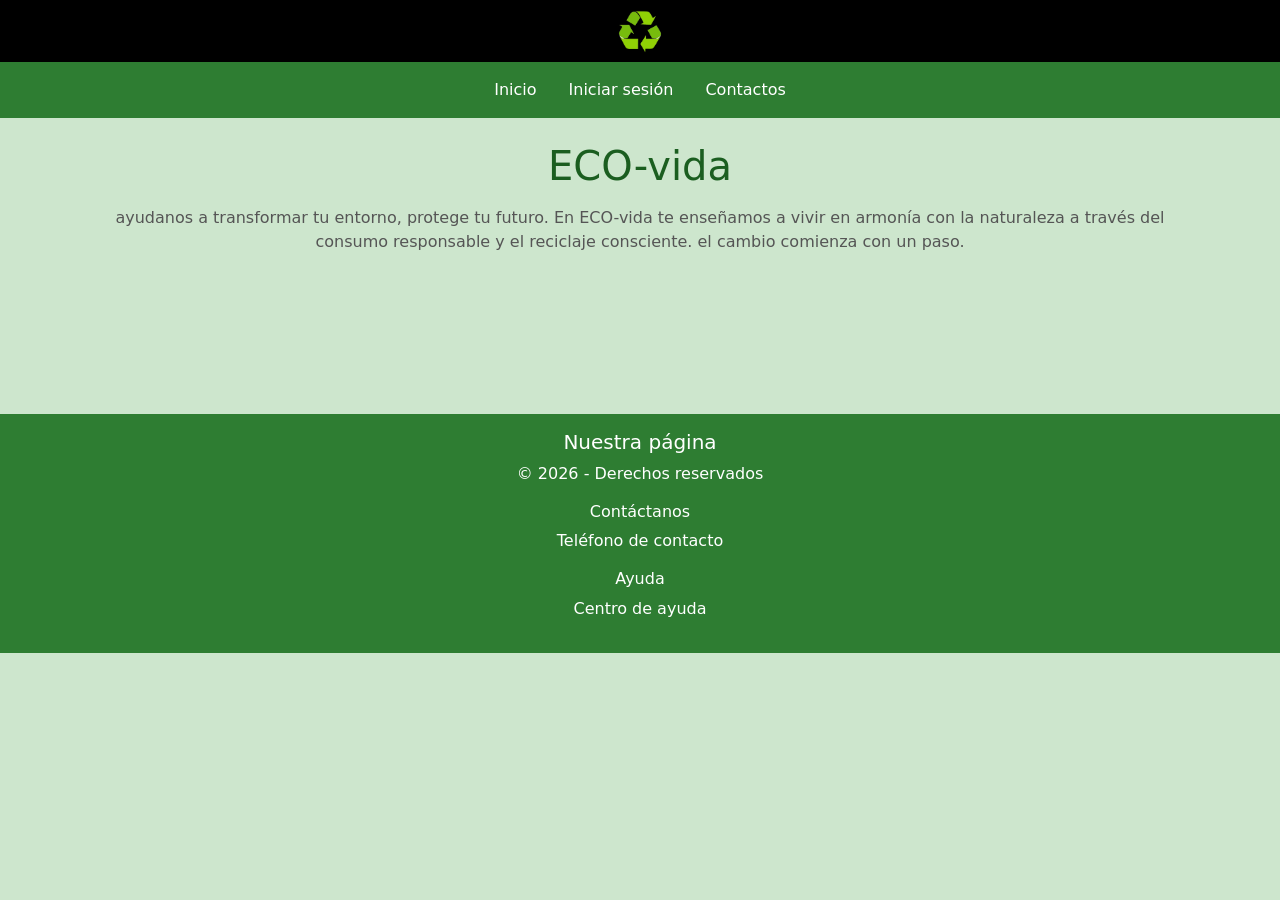
==== index.html @ 8f157126 "lineas restauradas" ====
<!DOCTYPE html>
<html lang="es">

<head>
  <meta charset="UTF-8">
  <meta name="viewport" content="width=device-width, initial-scale=1.0">
  <title>ECO-vida</title>

 
  <link href="https://cdn.jsdelivr.net/npm/bootstrap@5.3.2/dist/css/bootstrap.min.css" rel="stylesheet">
</head>

<body style="background-color: #cde6cd;">

  
  <header class="text-center p-2" style="background-color: #000;">
    <img src="./Imagenes PIA/Reciclaje-04.png" alt="reciclaje" width="50">
  </header>

 
  <nav class="p-2" style="background-color: #2e7d32;">
    <ul class="nav justify-content-center">
      
      <li class="nav-item">
        <a class="nav-link text-white" href="../index.html">Inicio</a>
      </li>
      <li class="nav-item">
        <a class="nav-link text-white" href="../paginas/iniciodesesion.html">Iniciar sesión</a>
      </li>
      <li class="nav-item">
        <a class="nav-link text-white" href="../paginas/contactos.html">Contactos</a>
      </li>
    </ul>
  </nav>

  <main class="container mt-4">

    <h1 class="text-center" style="color: #1b5e20;">ECO-vida</h1>

    <p class="text-center mt-3" style="color: #555;">
      ayudanos a transformar tu entorno, protege tu futuro. En ECO-vida te enseñamos a vivir en armonía con la
      naturaleza a través del consumo responsable y el reciclaje consciente. el cambio comienza con un paso.
    </p>

  </main>

  
   <br>
    <br> <br> <br>
  <footer class="mt-5 p-3 text-center" style="background-color: #2e7d32; color: white;">
    <h5>Nuestra página</h5>
    <p>&copy; 2026 - Derechos reservados</p>

    <h6>Contáctanos</h6>
    <p>Teléfono de contacto</p>

    <h6>Ayuda</h6>
    <p>Centro de ayuda</p>
  </footer>

</body>

</html>
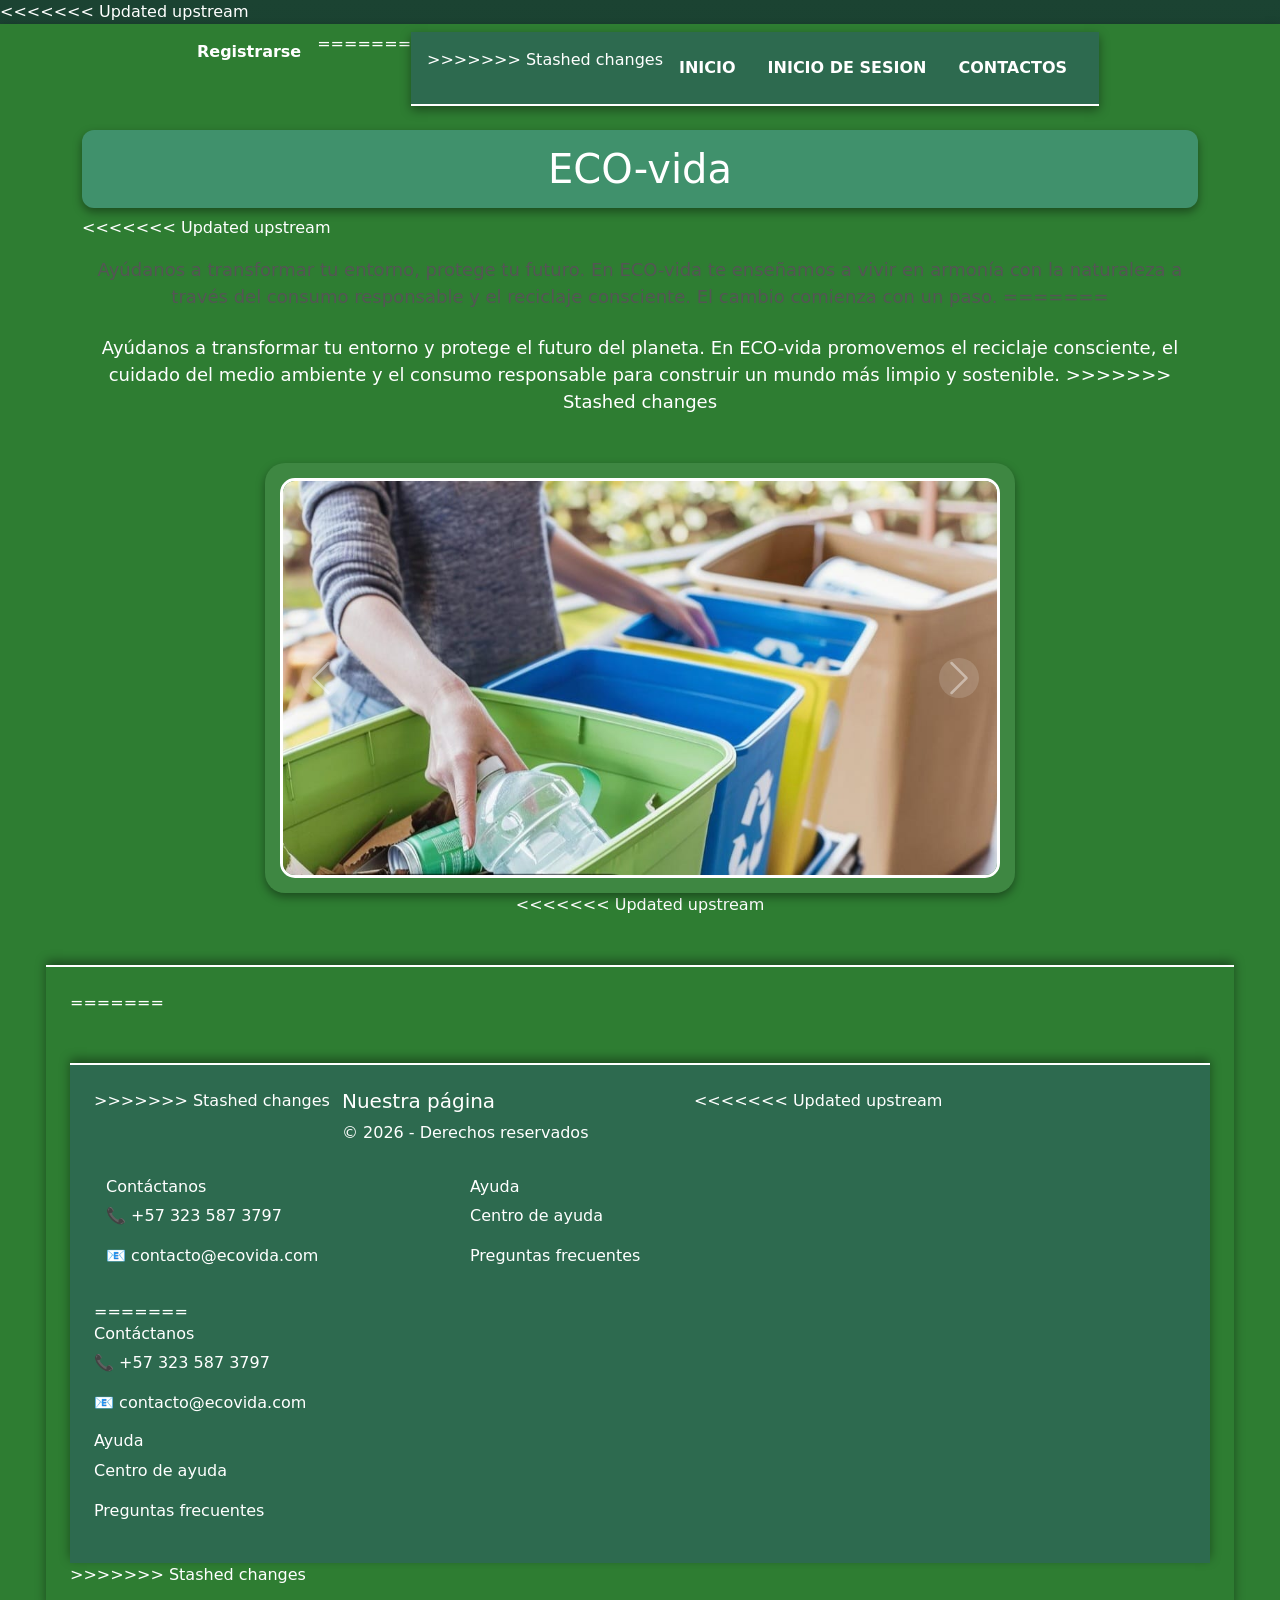
==== commit 7d3f8507: "Tabla,conocenos,index cambio" ====
--- a/index.html
+++ b/index.html
@@ -1,3 +1,4 @@
+
 <!DOCTYPE html>
 <html lang="es">
 
@@ -6,58 +7,184 @@
   <meta name="viewport" content="width=device-width, initial-scale=1.0">
   <title>ECO-vida</title>
 
- 
+  <!-- Bootstrap -->
   <link href="https://cdn.jsdelivr.net/npm/bootstrap@5.3.2/dist/css/bootstrap.min.css" rel="stylesheet">
+
+  <!-- CSS -->
+  <link rel="stylesheet" href="../style/style.css">
 </head>
 
-<body style="background-color: #cde6cd;">
+<<<<<<< Updated upstream
+<body class="d-flex flex-column min-vh-100" style="background-color: #cde6cd;">
 
-  
-  <header class="text-center p-2" style="background-color: #000;">
-    <img src="./Imagenes PIA/Reciclaje-04.png" alt="reciclaje" width="50">
-  </header>
-
- 
+  <!-- menú -->
   <nav class="p-2" style="background-color: #2e7d32;">
     <ul class="nav justify-content-center">
-      
       <li class="nav-item">
-        <a class="nav-link text-white" href="../index.html">Inicio</a>
+        <a class="nav-link text-white" href="../paginas/registrarse.html">Registrarse</a>
       </li>
+=======
+<body class="d-flex flex-column min-vh-100">
+
+  <!-- menú -->
+  <nav class="p-3">
+    <ul class="nav justify-content-center">
+
+>>>>>>> Stashed changes
       <li class="nav-item">
-        <a class="nav-link text-white" href="../paginas/iniciodesesion.html">Iniciar sesión</a>
       </li>
+
       <li class="nav-item">
-        <a class="nav-link text-white" href="../paginas/contactos.html">Contactos</a>
+        <a class="nav-link" href="../index.html">INICIO</a>
       </li>
+
+      <li class="nav-item">
+        <a class="nav-link" href="../paginas/iniciodesesion.html">INICIO DE SESION</a>
+      </li>
+
+      <li class="nav-item">
+        <a class="nav-link" href="../paginas/contactos.html">CONTACTOS</a>
+      </li>
+
     </ul>
   </nav>
 
-  <main class="container mt-4">
+  <!-- contenido -->
+  <main class="container mt-4 flex-fill">
 
-    <h1 class="text-center" style="color: #1b5e20;">ECO-vida</h1>
+    <h1 class="text-center">
+      ECO-vida
+    </h1>
 
+<<<<<<< Updated upstream
     <p class="text-center mt-3" style="color: #555;">
-      ayudanos a transformar tu entorno, protege tu futuro. En ECO-vida te enseñamos a vivir en armonía con la
-      naturaleza a través del consumo responsable y el reciclaje consciente. el cambio comienza con un paso.
+      Ayúdanos a transformar tu entorno, protege tu futuro. En ECO-vida te enseñamos a vivir en armonía con la
+      naturaleza a través del consumo responsable y el reciclaje consciente. El cambio comienza con un paso.
+=======
+    <p class="text-center mt-4">
+      Ayúdanos a transformar tu entorno y protege el futuro del planeta.
+      En ECO-vida promovemos el reciclaje consciente, el cuidado del medio ambiente
+      y el consumo responsable para construir un mundo más limpio y sostenible.
+>>>>>>> Stashed changes
     </p>
+
+    <!-- carrusel -->
+    <div class="d-flex justify-content-center mt-5">
+
+      <div id="carouselExample" class="carousel slide" style="width: 70%; max-width: 750px;">
+
+        <div class="carousel-inner">
+
+          <div class="carousel-item active">
+            <img src="./Imagenes PIA/WhatsApp Image 2026-05-13 at 1.18.45 PM.jpeg"
+              class="d-block w-100 carousel-img"
+              alt="Reciclaje 1">
+          </div>
+
+          <div class="carousel-item">
+            <img src="./Imagenes PIA/WhatsApp Image 2026-05-13 at 1.22.03 PM.jpeg"
+              class="d-block w-100 carousel-img"
+              alt="Reciclaje 2">
+          </div>
+
+          <div class="carousel-item">
+            <img src="./Imagenes PIA/WhatsApp Image 2026-05-13 at 1.28.52 PM.jpeg"
+              class="d-block w-100 carousel-img"
+              alt="Reciclaje 3">
+          </div>
+
+        </div>
+
+        <!-- botones -->
+        <button class="carousel-control-prev"
+          type="button"
+          data-bs-target="#carouselExample"
+          data-bs-slide="prev">
+
+          <span class="carousel-control-prev-icon"></span>
+
+        </button>
+
+        <button class="carousel-control-next"
+          type="button"
+          data-bs-target="#carouselExample"
+          data-bs-slide="next">
+
+          <span class="carousel-control-next-icon"></span>
+
+        </button>
+
+      </div>
+
+    </div>
 
   </main>
 
-  
-   <br>
-    <br> <br> <br>
-  <footer class="mt-5 p-3 text-center" style="background-color: #2e7d32; color: white;">
-    <h5>Nuestra página</h5>
-    <p>&copy; 2026 - Derechos reservados</p>
+<<<<<<< Updated upstream
+  <!-- footer mejorado -->
+  <footer class="mt-5 p-4 text-white" style="background-color: #2e7d32;">
+    <div class="container">
+      <div class="row text-center text-md-start">
 
-    <h6>Contáctanos</h6>
-    <p>Teléfono de contacto</p>
+        <!-- columna 1    -->
+=======
+  <!-- footer -->
+  <footer class="mt-5 p-4">
 
-    <h6>Ayuda</h6>
-    <p>Centro de ayuda</p>
+    <div class="container">
+
+      <div class="row text-center text-md-start">
+
+        <!-- columna 1 -->
+>>>>>>> Stashed changes
+        <div class="col-md-4 mb-3">
+          <h5>Nuestra página</h5>
+          <p>&copy; 2026 - Derechos reservados</p>
+        </div>
+<<<<<<< Updated upstream
+
+        <!-- columna 2 -->
+        <div class="col-md-4 mb-3">
+          <h6>Contáctanos</h6>
+          <p>📞 +57 323 587 3797</p>
+          <p>📧 contacto@ecovida.com</p>
+        </div>
+
+        <!-- columna 3 -->
+        <div class="col-md-4 mb-3">
+          <h6>Ayuda</h6>
+          <p>Centro de ayuda</p>
+          <p>Preguntas frecuentes</p>
+        </div>
+
+      </div>
+    </div>
+=======
+
+        <!-- columna 2 -->
+        <div class="col-md-4 mb-3">
+          <h6>Contáctanos</h6>
+          <p>📞 +57 323 587 3797</p>
+          <p>📧 contacto@ecovida.com</p>
+        </div>
+
+        <!-- columna 3 -->
+        <div class="col-md-4 mb-3">
+          <h6>Ayuda</h6>
+          <p>Centro de ayuda</p>
+          <p>Preguntas frecuentes</p>
+        </div>
+
+      </div>
+
+    </div>
+
+>>>>>>> Stashed changes
   </footer>
 
+  <!-- Bootstrap JS -->
+  <script src="https://cdn.jsdelivr.net/npm/bootstrap@5.3.2/dist/js/bootstrap.bundle.min.js"></script>
+
 </body>
+</html>
 
-</html>
--- a/style/style.css
+++ b/style/style.css
@@ -0,0 +1,81 @@
+/* fondo general */
+body {
+  background: linear-gradient(to bottom, #1b4332, #081c15);
+  color: #ffffff;
+}
+
+/* menú */
+nav {
+  background-color: #2d6a4f;
+  border-bottom: 2px solid #ffffff;
+  box-shadow: 0px 4px 10px rgba(0, 0, 0, 0.4);
+}
+
+/* links menú */
+.nav-link {
+  color: #ffffff !important;
+  font-weight: bold;
+  transition: 0.3s;
+}
+
+.nav-link:hover {
+  color: #d8f3dc !important;
+}
+
+/* título */
+h1 {
+  background-color: #40916c;
+  color: #ffffff;
+  padding: 15px;
+  border-radius: 12px;
+  box-shadow: 0px 4px 10px rgba(0, 0, 0, 0.4);
+}
+
+/* párrafo */
+main p {
+  color: #ffffff;
+  font-size: 18px;
+}
+
+/* carrusel */
+.carousel {
+  background-color: rgba(255, 255, 255, 0.08);
+  padding: 15px;
+  border-radius: 20px;
+  box-shadow: 0px 4px 10px rgba(0, 0, 0, 0.4);
+  transition: 0.3s;
+}
+
+.carousel:hover {
+  background-color: rgba(255, 255, 255, 0.15);
+}
+
+/* imágenes */
+.carousel-img {
+  height: 400px;
+  object-fit: cover;
+  border-radius: 15px;
+  border: 3px solid #ffffff;
+}
+
+/* botones carrusel */
+.carousel-control-prev-icon,
+.carousel-control-next-icon {
+  background-color: rgba(255, 255, 255, 0.3);
+  border-radius: 50%;
+  padding: 20px;
+}
+
+/* footer */
+footer {
+  background-color: #2d6a4f;
+  border-top: 2px solid #ffffff;
+  box-shadow: 0px -4px 10px rgba(0, 0, 0, 0.4);
+}
+
+/* textos footer */
+footer h5,
+footer h6,
+footer p {
+  color: #ffffff;
+}
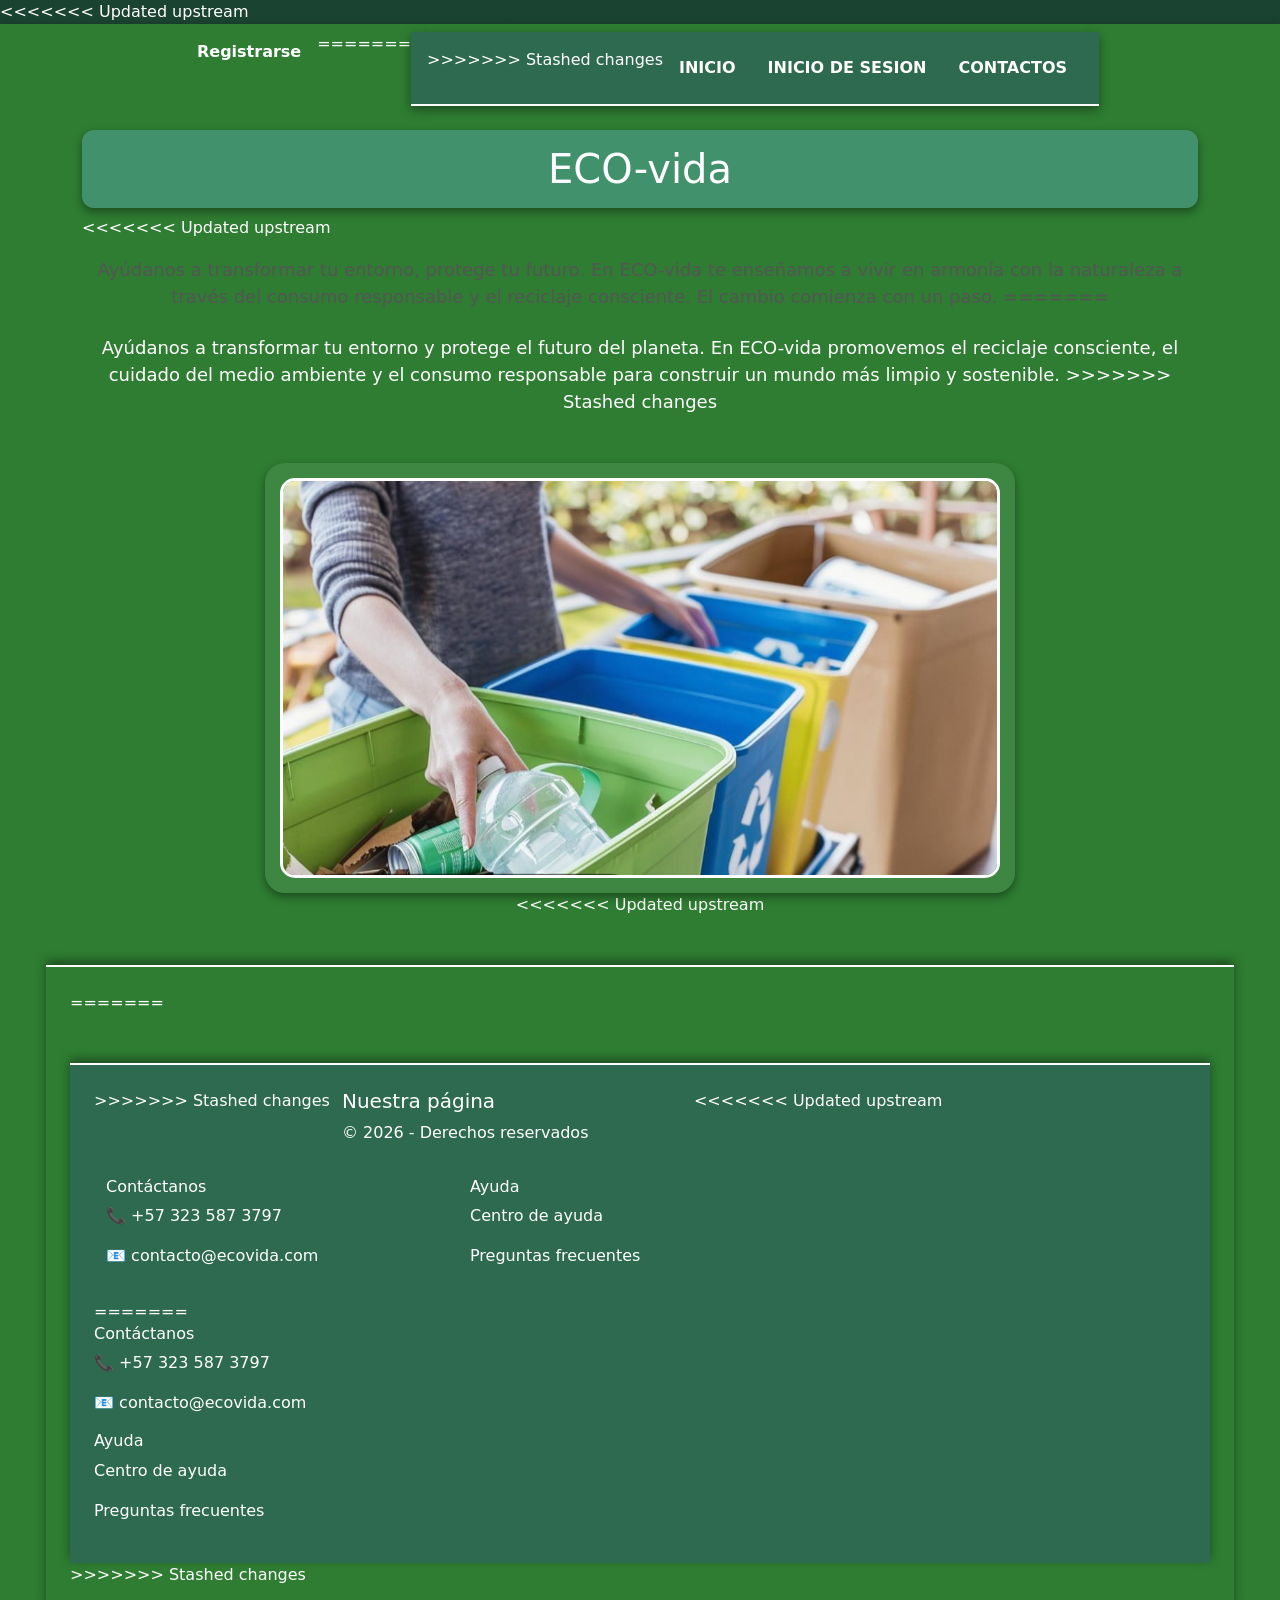
==== commit 2cfb567b: "eliminacion de div" ====
--- a/index.html
+++ b/index.html
@@ -49,7 +49,6 @@
     </ul>
   </nav>
 
-  <!-- contenido -->
   <main class="container mt-4 flex-fill">
 
     <h1 class="text-center">
@@ -68,7 +67,6 @@
 >>>>>>> Stashed changes
     </p>
 
-    <!-- carrusel -->
     <div class="d-flex justify-content-center mt-5">
 
       <div id="carouselExample" class="carousel slide" style="width: 70%; max-width: 750px;">
@@ -91,11 +89,7 @@
             <img src="./Imagenes PIA/WhatsApp Image 2026-05-13 at 1.28.52 PM.jpeg"
               class="d-block w-100 carousel-img"
               alt="Reciclaje 3">
-          </div>
 
-        </div>
-
-        <!-- botones -->
         <button class="carousel-control-prev"
           type="button"
           data-bs-target="#carouselExample"
@@ -113,10 +107,6 @@
           <span class="carousel-control-next-icon"></span>
 
         </button>
-
-      </div>
-
-    </div>
 
   </main>
 
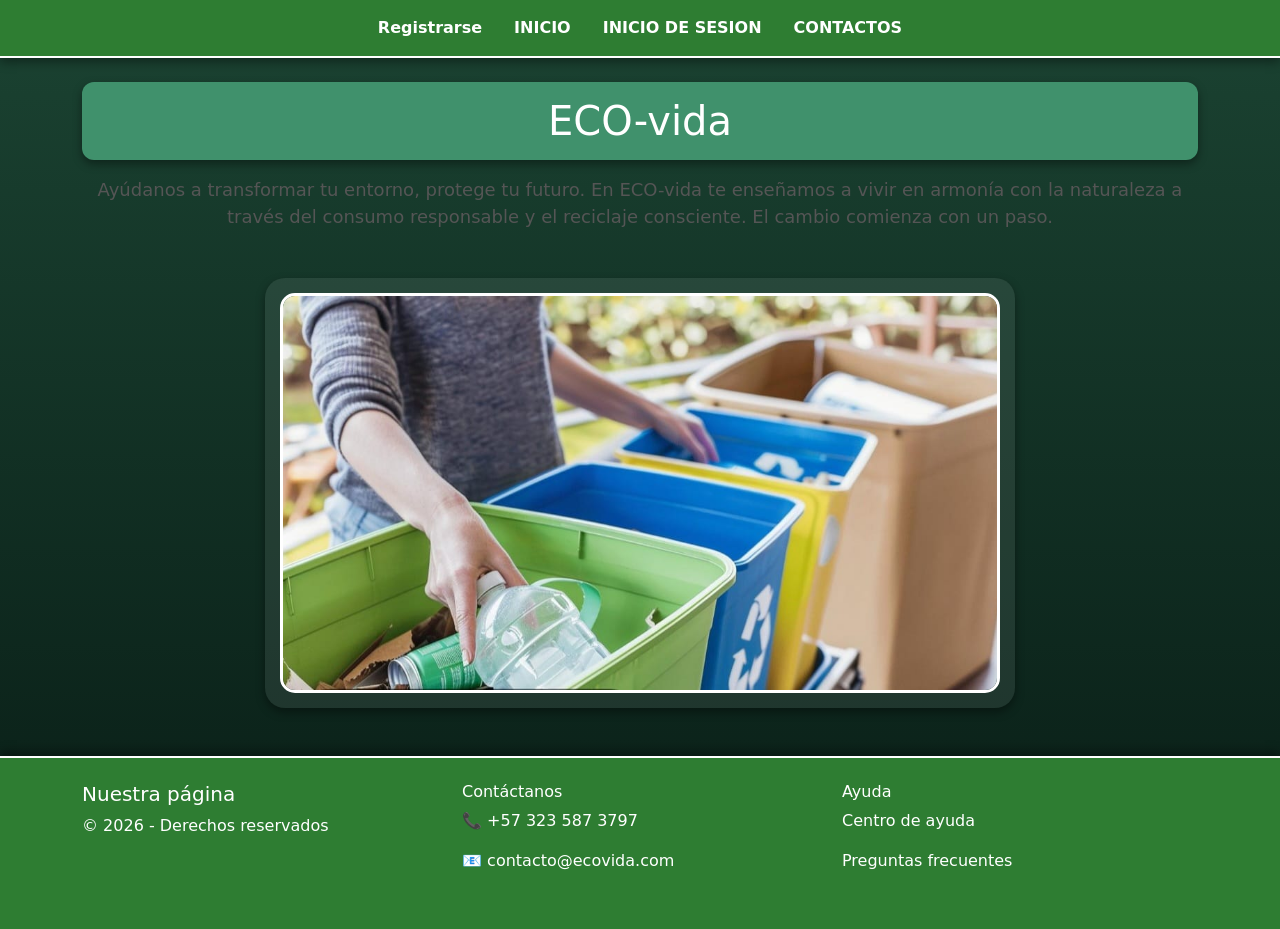
==== commit e27b08e3: "Organizacion de index" ====
--- a/index.html
+++ b/index.html
@@ -7,30 +7,20 @@
   <meta name="viewport" content="width=device-width, initial-scale=1.0">
   <title>ECO-vida</title>
 
-  <!-- Bootstrap -->
   <link href="https://cdn.jsdelivr.net/npm/bootstrap@5.3.2/dist/css/bootstrap.min.css" rel="stylesheet">
 
-  <!-- CSS -->
   <link rel="stylesheet" href="../style/style.css">
 </head>
 
-<<<<<<< Updated upstream
+
 <body class="d-flex flex-column min-vh-100" style="background-color: #cde6cd;">
 
-  <!-- menú -->
   <nav class="p-2" style="background-color: #2e7d32;">
     <ul class="nav justify-content-center">
       <li class="nav-item">
         <a class="nav-link text-white" href="../paginas/registrarse.html">Registrarse</a>
       </li>
-=======
-<body class="d-flex flex-column min-vh-100">
 
-  <!-- menú -->
-  <nav class="p-3">
-    <ul class="nav justify-content-center">
-
->>>>>>> Stashed changes
       <li class="nav-item">
       </li>
 
@@ -55,17 +45,9 @@
       ECO-vida
     </h1>
 
-<<<<<<< Updated upstream
     <p class="text-center mt-3" style="color: #555;">
       Ayúdanos a transformar tu entorno, protege tu futuro. En ECO-vida te enseñamos a vivir en armonía con la
       naturaleza a través del consumo responsable y el reciclaje consciente. El cambio comienza con un paso.
-=======
-    <p class="text-center mt-4">
-      Ayúdanos a transformar tu entorno y protege el futuro del planeta.
-      En ECO-vida promovemos el reciclaje consciente, el cuidado del medio ambiente
-      y el consumo responsable para construir un mundo más limpio y sostenible.
->>>>>>> Stashed changes
-    </p>
 
     <div class="d-flex justify-content-center mt-5">
 
@@ -110,37 +92,22 @@
 
   </main>
 
-<<<<<<< Updated upstream
-  <!-- footer mejorado -->
   <footer class="mt-5 p-4 text-white" style="background-color: #2e7d32;">
     <div class="container">
       <div class="row text-center text-md-start">
 
         <!-- columna 1    -->
-=======
-  <!-- footer -->
-  <footer class="mt-5 p-4">
-
-    <div class="container">
-
-      <div class="row text-center text-md-start">
-
-        <!-- columna 1 -->
->>>>>>> Stashed changes
         <div class="col-md-4 mb-3">
           <h5>Nuestra página</h5>
           <p>&copy; 2026 - Derechos reservados</p>
         </div>
-<<<<<<< Updated upstream
 
-        <!-- columna 2 -->
         <div class="col-md-4 mb-3">
           <h6>Contáctanos</h6>
           <p>📞 +57 323 587 3797</p>
           <p>📧 contacto@ecovida.com</p>
         </div>
 
-        <!-- columna 3 -->
         <div class="col-md-4 mb-3">
           <h6>Ayuda</h6>
           <p>Centro de ayuda</p>
@@ -149,32 +116,8 @@
 
       </div>
     </div>
-=======
 
-        <!-- columna 2 -->
-        <div class="col-md-4 mb-3">
-          <h6>Contáctanos</h6>
-          <p>📞 +57 323 587 3797</p>
-          <p>📧 contacto@ecovida.com</p>
-        </div>
-
-        <!-- columna 3 -->
-        <div class="col-md-4 mb-3">
-          <h6>Ayuda</h6>
-          <p>Centro de ayuda</p>
-          <p>Preguntas frecuentes</p>
-        </div>
-
-      </div>
-
-    </div>
-
->>>>>>> Stashed changes
-  </footer>
-
-  <!-- Bootstrap JS -->
   <script src="https://cdn.jsdelivr.net/npm/bootstrap@5.3.2/dist/js/bootstrap.bundle.min.js"></script>
 
 </body>
-</html>
-
+</html>
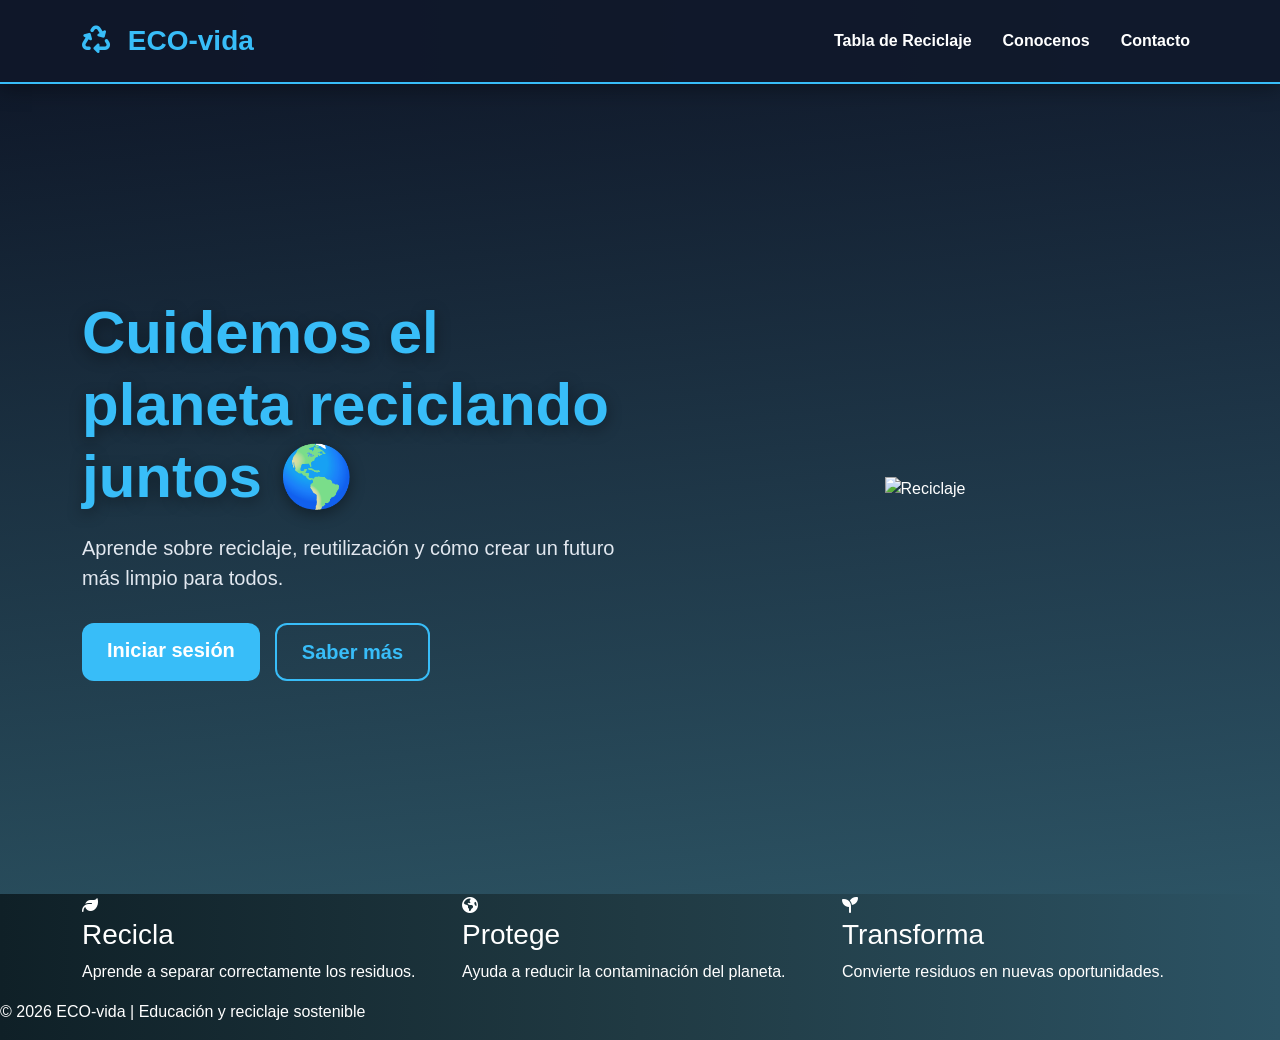
==== commit 9020c58b: "cambios de errores y colores" ====
--- a/index.html
+++ b/index.html
@@ -1,4 +1,3 @@
-
 <!DOCTYPE html>
 <html lang="es">
 
@@ -9,115 +8,170 @@
 
   <link href="https://cdn.jsdelivr.net/npm/bootstrap@5.3.2/dist/css/bootstrap.min.css" rel="stylesheet">
 
-  <link rel="stylesheet" href="../style/style.css">
+  <link rel="stylesheet" href="https://cdnjs.cloudflare.com/ajax/libs/font-awesome/6.5.1/css/all.min.css">
+
+  <link rel="stylesheet" href="style/style.css">
+
 </head>
 
+<body>
 
-<body class="d-flex flex-column min-vh-100" style="background-color: #cde6cd;">
+  <nav class="navbar navbar-expand-lg navbar-dark custom-navbar">
 
-  <nav class="p-2" style="background-color: #2e7d32;">
-    <ul class="nav justify-content-center">
-      <li class="nav-item">
-        <a class="nav-link text-white" href="../paginas/registrarse.html">Registrarse</a>
-      </li>
+    <div class="container">
 
-      <li class="nav-item">
-      </li>
+      <a class="navbar-brand logo" href="#">
+        <i class="fa-solid fa-recycle"></i>
+        ECO-vida
+      </a>
 
-      <li class="nav-item">
-        <a class="nav-link" href="../index.html">INICIO</a>
-      </li>
+      <button class="navbar-toggler" type="button" data-bs-toggle="collapse" data-bs-target="#menu">
 
-      <li class="nav-item">
-        <a class="nav-link" href="../paginas/iniciodesesion.html">INICIO DE SESION</a>
-      </li>
+        <span class="navbar-toggler-icon"></span>
 
-      <li class="nav-item">
-        <a class="nav-link" href="../paginas/contactos.html">CONTACTOS</a>
-      </li>
+      </button>
 
-    </ul>
+      <div class="collapse navbar-collapse" id="menu">
+
+        <ul class="navbar-nav ms-auto">
+
+
+          <li class="nav-item">
+            <a class="nav-link" href="#">
+              Tabla de Reciclaje
+            </a>
+          </li>
+
+          <li class="nav-item">
+            <a class="nav-link" href="#">
+              Conocenos
+            </a>
+          </li>
+
+          <li class="nav-item">
+            <a class="nav-link" href="#">
+              Contacto
+            </a>
+          </li>
+
+        </ul>
+
+      </div>
+
+    </div>
+
   </nav>
 
-  <main class="container mt-4 flex-fill">
+  <section class="hero">
 
-    <h1 class="text-center">
-      ECO-vida
-    </h1>
+    <div class="container">
 
-    <p class="text-center mt-3" style="color: #555;">
-      Ayúdanos a transformar tu entorno, protege tu futuro. En ECO-vida te enseñamos a vivir en armonía con la
-      naturaleza a través del consumo responsable y el reciclaje consciente. El cambio comienza con un paso.
+      <div class="row align-items-center">
 
-    <div class="d-flex justify-content-center mt-5">
+        <div class="col-lg-6">
 
-      <div id="carouselExample" class="carousel slide" style="width: 70%; max-width: 750px;">
+          <h1>
+            Cuidemos el planeta reciclando juntos 🌎
+          </h1>
 
-        <div class="carousel-inner">
+          <p>
+            Aprende sobre reciclaje, reutilización y cómo crear un futuro más limpio para todos.
+          </p>
 
-          <div class="carousel-item active">
-            <img src="./Imagenes PIA/WhatsApp Image 2026-05-13 at 1.18.45 PM.jpeg"
-              class="d-block w-100 carousel-img"
-              alt="Reciclaje 1">
+          <div class="hero-buttons">
+
+            <a href="./paginas/iniciodesesion.html" class="btn btn-success btn-lg">
+              Iniciar sesión
+            </a>
+
+            <a href="#" class="btn btn-outline-light btn-lg">
+              Saber más
+            </a>
+
           </div>
 
-          <div class="carousel-item">
-            <img src="./Imagenes PIA/WhatsApp Image 2026-05-13 at 1.22.03 PM.jpeg"
-              class="d-block w-100 carousel-img"
-              alt="Reciclaje 2">
-          </div>
-
-          <div class="carousel-item">
-            <img src="./Imagenes PIA/WhatsApp Image 2026-05-13 at 1.28.52 PM.jpeg"
-              class="d-block w-100 carousel-img"
-              alt="Reciclaje 3">
-
-        <button class="carousel-control-prev"
-          type="button"
-          data-bs-target="#carouselExample"
-          data-bs-slide="prev">
-
-          <span class="carousel-control-prev-icon"></span>
-
-        </button>
-
-        <button class="carousel-control-next"
-          type="button"
-          data-bs-target="#carouselExample"
-          data-bs-slide="next">
-
-          <span class="carousel-control-next-icon"></span>
-
-        </button>
-
-  </main>
-
-  <footer class="mt-5 p-4 text-white" style="background-color: #2e7d32;">
-    <div class="container">
-      <div class="row text-center text-md-start">
-
-        <!-- columna 1    -->
-        <div class="col-md-4 mb-3">
-          <h5>Nuestra página</h5>
-          <p>&copy; 2026 - Derechos reservados</p>
         </div>
 
-        <div class="col-md-4 mb-3">
-          <h6>Contáctanos</h6>
-          <p>📞 +57 323 587 3797</p>
-          <p>📧 contacto@ecovida.com</p>
-        </div>
+        <div class="col-lg-6 text-center">
 
-        <div class="col-md-4 mb-3">
-          <h6>Ayuda</h6>
-          <p>Centro de ayuda</p>
-          <p>Preguntas frecuentes</p>
+          <img src="https://cdn-icons-png.flaticon.com/512/4144/4144273.png" class="hero-img" alt="Reciclaje">
+
         </div>
 
       </div>
+
     </div>
 
-  <script src="https://cdn.jsdelivr.net/npm/bootstrap@5.3.2/dist/js/bootstrap.bundle.min.js"></script>
+  </section>
+
+  <section class="cards-section">
+
+    <div class="container">
+
+      <div class="row g-4">
+
+        <div class="col-md-4">
+
+          <div class="info-card">
+
+            <i class="fa-solid fa-leaf"></i>
+
+            <h3>Recicla</h3>
+
+            <p>
+              Aprende a separar correctamente los residuos.
+            </p>
+
+          </div>
+
+        </div>
+
+        <div class="col-md-4">
+
+          <div class="info-card">
+
+            <i class="fa-solid fa-earth-americas"></i>
+
+            <h3>Protege</h3>
+
+            <p>
+              Ayuda a reducir la contaminación del planeta.
+            </p>
+
+          </div>
+
+        </div>
+
+        <div class="col-md-4">
+
+          <div class="info-card">
+
+            <i class="fa-solid fa-seedling"></i>
+
+            <h3>Transforma</h3>
+
+            <p>
+              Convierte residuos en nuevas oportunidades.
+            </p>
+
+          </div>
+
+        </div>
+
+      </div>
+
+    </div>
+
+  </section>
+
+  <footer class="footer">
+
+    <p>
+      © 2026 ECO-vida | Educación y reciclaje sostenible
+    </p>
+
+  </footer>
 
 </body>
+
 </html>
--- a/style/style.css
+++ b/style/style.css
@@ -1,81 +1,146 @@
-/* fondo general */
-body {
-  background: linear-gradient(to bottom, #1b4332, #081c15);
-  color: #ffffff;
+* {
+  margin: 0;
+  padding: 0;
+  box-sizing: border-box;
 }
 
-/* menú */
-nav {
-  background-color: #2d6a4f;
-  border-bottom: 2px solid #ffffff;
-  box-shadow: 0px 4px 10px rgba(0, 0, 0, 0.4);
+body {
+  font-family: 'Segoe UI', sans-serif;
+  background:
+  linear-gradient(to right, #0f2027, #203a43, #2c5364);
+  color: white;
+  min-height: 100vh;
 }
 
-/* links menú */
-.nav-link {
-  color: #ffffff !important;
+.custom-navbar {
+  background: rgba(15, 23, 42, 0.95);
+  padding: 15px 0;
+  border-bottom: 2px solid #38bdf8;
+  box-shadow: 0 4px 20px rgba(0,0,0,0.35);
+}
+
+.logo {
+  font-size: 28px;
   font-weight: bold;
+  color: #38bdf8 !important;
   transition: 0.3s;
 }
 
-.nav-link:hover {
-  color: #d8f3dc !important;
+.logo:hover{
+  color: white !important;
 }
 
-/* título */
-h1 {
-  background-color: #40916c;
-  color: #ffffff;
-  padding: 15px;
-  border-radius: 12px;
-  box-shadow: 0px 4px 10px rgba(0, 0, 0, 0.4);
+.logo i {
+  margin-right: 10px;
 }
 
-/* párrafo */
-main p {
-  color: #ffffff;
-  font-size: 18px;
+.nav-link {
+  color: white !important;
+  margin-left: 15px;
+  transition: 0.3s;
+  position: relative;
+  font-weight: 600;
 }
 
-/* carrusel */
-.carousel {
-  background-color: rgba(255, 255, 255, 0.08);
-  padding: 15px;
-  border-radius: 20px;
-  box-shadow: 0px 4px 10px rgba(0, 0, 0, 0.4);
+.nav-link:hover {
+  color: #38bdf8 !important;
+}
+
+.nav-link::after{
+  content: "";
+  position: absolute;
+  left: 0;
+  bottom: -5px;
+  width: 0%;
+  height: 2px;
+  background: #38bdf8;
   transition: 0.3s;
 }
 
-.carousel:hover {
-  background-color: rgba(255, 255, 255, 0.15);
+.nav-link:hover::after{
+  width: 100%;
 }
 
-/* imágenes */
-.carousel-img {
-  height: 400px;
-  object-fit: cover;
-  border-radius: 15px;
-  border: 3px solid #ffffff;
+.hero {
+  background:
+  linear-gradient(rgba(15,23,42,0.85),
+  rgba(44,83,100,0.85)),
+  url('https://images.unsplash.com/photo-1492496913980-501348b61469?q=80&w=1200');
+
+  background-size: cover;
+  background-position: center;
+  min-height: 90vh;
+  display: flex;
+  align-items: center;
+  color: white;
+  padding: 50px 0;
 }
 
-/* botones carrusel */
-.carousel-control-prev-icon,
-.carousel-control-next-icon {
-  background-color: rgba(255, 255, 255, 0.3);
-  border-radius: 50%;
-  padding: 20px;
+.hero h1 {
+  font-size: 60px;
+  font-weight: bold;
+  margin-bottom: 20px;
+  color: #38bdf8;
+  text-shadow: 0 4px 15px rgba(0,0,0,0.4);
 }
 
-/* footer */
-footer {
-  background-color: #2d6a4f;
-  border-top: 2px solid #ffffff;
-  box-shadow: 0px -4px 10px rgba(0, 0, 0, 0.4);
+.hero p {
+  font-size: 20px;
+  margin-bottom: 30px;
+  color: #e2e8f0;
 }
 
-/* textos footer */
-footer h5,
-footer h6,
-footer p {
-  color: #ffffff;
+.hero-buttons {
+  display: flex;
+  gap: 15px;
+}
+
+.hero-img {
+  width: 80%;
+  animation: float 3s ease-in-out infinite;
+}
+
+@keyframes float {
+
+  0% {
+    transform: translateY(0);
+  }
+
+  50% {
+    transform: translateY(-15px);
+  }
+
+  100% {
+    transform: translateY(0);
+  }
+
+}
+
+.btn-success{
+  background: #38bdf8 !important;
+  border: none !important;
+  color: white !important;
+  font-weight: bold;
+  padding: 12px 25px;
+  border-radius: 12px;
+  transition: 0.3s;
+}
+
+.btn-success:hover{
+  background: #0ea5e9 !important;
+  transform: translateY(-2px);
+}
+
+.btn-outline-light{
+  border: 2px solid #38bdf8 !important;
+  color: #38bdf8 !important;
+  font-weight: bold;
+  border-radius: 12px;
+  padding: 12px 25px;
+  transition: 0.3s;
+}
+
+.btn-outline-light:hover{
+  background: #38bdf8 !important;
+  color: white !important;
 }
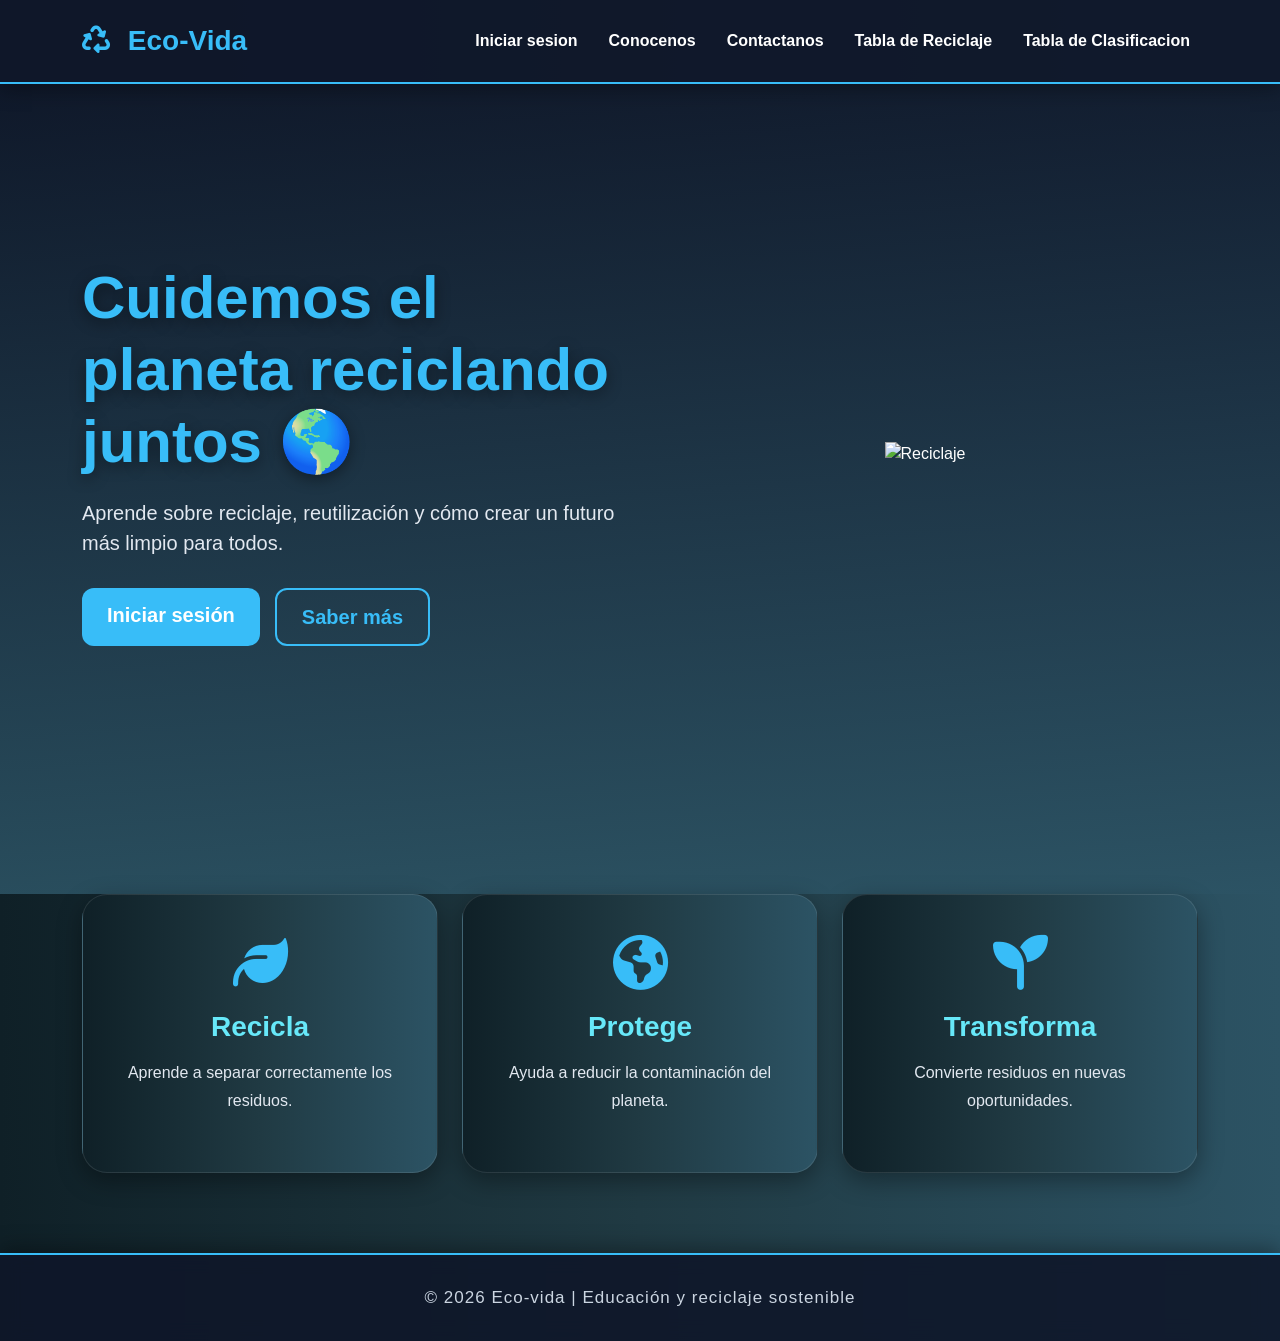
==== commit c4bb8f88: "Reparo de toda la pagina" ====
--- a/index.html
+++ b/index.html
@@ -4,13 +4,13 @@
 <head>
   <meta charset="UTF-8">
   <meta name="viewport" content="width=device-width, initial-scale=1.0">
-  <title>ECO-vida</title>
+  <title>Eco-vida</title>
 
   <link href="https://cdn.jsdelivr.net/npm/bootstrap@5.3.2/dist/css/bootstrap.min.css" rel="stylesheet">
 
   <link rel="stylesheet" href="https://cdnjs.cloudflare.com/ajax/libs/font-awesome/6.5.1/css/all.min.css">
 
-  <link rel="stylesheet" href="style/style.css">
+  <link rel="stylesheet" href="./style/style.css">
 
 </head>
 
@@ -20,16 +20,16 @@
 
     <div class="container">
 
-      <a class="navbar-brand logo" href="#">
+      <a class="navbar-brand logo" href="./index.html">
         <i class="fa-solid fa-recycle"></i>
-        ECO-vida
+        Eco-Vida
       </a>
 
       <button class="navbar-toggler" type="button" data-bs-toggle="collapse" data-bs-target="#menu">
 
         <span class="navbar-toggler-icon"></span>
 
-      </button>
+      </button id "iniciodesesion">
 
       <div class="collapse navbar-collapse" id="menu">
 
@@ -37,20 +37,32 @@
 
 
           <li class="nav-item">
-            <a class="nav-link" href="#">
+            <a class="nav-link" href="./paginas/iniciodesesion.html">
+              Iniciar sesion
+            </a>
+          </li>
+
+          <li class="nav-item">
+            <a class="nav-link" href="./paginas/conocenos.html">
+              Conocenos
+            </a>
+          </li>
+
+          <li class="nav-item">
+            <a class="nav-link" href="./paginas/contactos.html  ">
+              Contactanos
+            </a>
+          </li>
+
+          <li class="nav-item">
+            <a class="nav-link" href="./paginas/tablatiposR.html ">
               Tabla de Reciclaje
             </a>
           </li>
 
           <li class="nav-item">
-            <a class="nav-link" href="#">
-              Conocenos
-            </a>
-          </li>
-
-          <li class="nav-item">
-            <a class="nav-link" href="#">
-              Contacto
+            <a class="nav-link" href="./paginas/tablaclasificacion.html">
+              Tabla de Clasificacion
             </a>
           </li>
 
@@ -84,7 +96,7 @@
               Iniciar sesión
             </a>
 
-            <a href="#" class="btn btn-outline-light btn-lg">
+            <a href="./paginas/sabermas.html" class="btn btn-outline-light btn-lg">
               Saber más
             </a>
 
@@ -115,6 +127,7 @@
           <div class="info-card">
 
             <i class="fa-solid fa-leaf"></i>
+            <a href="./paginas/tablatiposR.html"></a>
 
             <h3>Recicla</h3>
 
@@ -167,7 +180,7 @@
   <footer class="footer">
 
     <p>
-      © 2026 ECO-vida | Educación y reciclaje sostenible
+      © 2026 Eco-vida | Educación y reciclaje sostenible
     </p>
 
   </footer>
--- a/style/style.css
+++ b/style/style.css
@@ -7,16 +7,17 @@
 body {
   font-family: 'Segoe UI', sans-serif;
   background:
-  linear-gradient(to right, #0f2027, #203a43, #2c5364);
+    linear-gradient(to right, #0f2027, #203a43, #2c5364);
   color: white;
   min-height: 100vh;
+  overflow-x: hidden;
 }
 
 .custom-navbar {
   background: rgba(15, 23, 42, 0.95);
   padding: 15px 0;
   border-bottom: 2px solid #38bdf8;
-  box-shadow: 0 4px 20px rgba(0,0,0,0.35);
+  box-shadow: 0 4px 20px rgba(0, 0, 0, 0.35);
 }
 
 .logo {
@@ -26,7 +27,7 @@
   transition: 0.3s;
 }
 
-.logo:hover{
+.logo:hover {
   color: white !important;
 }
 
@@ -37,16 +38,16 @@
 .nav-link {
   color: white !important;
   margin-left: 15px;
-  transition: 0.3s;
+  font-weight: 600;
   position: relative;
-  font-weight: 600;
+  transition: 0.3s;
 }
 
 .nav-link:hover {
   color: #38bdf8 !important;
 }
 
-.nav-link::after{
+.nav-link::after {
   content: "";
   position: absolute;
   left: 0;
@@ -57,15 +58,15 @@
   transition: 0.3s;
 }
 
-.nav-link:hover::after{
+.nav-link:hover::after {
   width: 100%;
 }
 
 .hero {
   background:
-  linear-gradient(rgba(15,23,42,0.85),
-  rgba(44,83,100,0.85)),
-  url('https://images.unsplash.com/photo-1492496913980-501348b61469?q=80&w=1200');
+    linear-gradient(rgba(15, 23, 42, 0.88),
+      rgba(44, 83, 100, 0.88)),
+    url('https://images.unsplash.com/photo-1492496913980-501348b61469?q=80&w=1200');
 
   background-size: cover;
   background-position: center;
@@ -73,7 +74,7 @@
   display: flex;
   align-items: center;
   color: white;
-  padding: 50px 0;
+  padding: 50px 0 120px;
 }
 
 .hero h1 {
@@ -81,7 +82,7 @@
   font-weight: bold;
   margin-bottom: 20px;
   color: #38bdf8;
-  text-shadow: 0 4px 15px rgba(0,0,0,0.4);
+  text-shadow: 0 4px 15px rgba(0, 0, 0, 0.4);
 }
 
 .hero p {
@@ -95,13 +96,111 @@
   gap: 15px;
 }
 
+.btn-success {
+  background: #38bdf8 !important;
+  border: none !important;
+  color: white !important;
+  font-weight: bold;
+  padding: 12px 25px;
+  border-radius: 12px;
+  transition: 0.3s;
+}
+
+.btn-success:hover {
+  background: #0ea5e9 !important;
+  transform: translateY(-2px);
+}
+
+.btn-outline-light {
+  border: 2px solid #38bdf8 !important;
+  color: #38bdf8 !important;
+  font-weight: bold;
+  border-radius: 12px;
+  padding: 12px 25px;
+  transition: 0.3s;
+}
+
+.btn-outline-light:hover {
+  background: #38bdf8 !important;
+  color: white !important;
+}
+
 .hero-img {
   width: 80%;
   animation: float 3s ease-in-out infinite;
 }
 
+.cards-section {
+  background:
+    linear-gradient(to right, #0f2027);
+  margin-top: -80px;
+  position: relative;
+  z-index: 10;
+  padding: 80px 0 80px;
+}
+
+.info-card {
+  background:
+    linear-gradient(to right, #0f2027, #203a43, #2c5364);
+  border: 1px solid rgba(255, 255, 255, 0.1);
+  padding: 40px 25px;
+  border-radius: 25px;
+  text-align: center;
+  box-shadow: 0 8px 25px rgba(0, 0, 0, 0.35);
+  transition: 0.4s;
+  height: 100%;
+  overflow: hidden;
+}
+
+.info-card:hover {
+  transform: translateY(-10px);
+  border-color: #38bdf8;
+  box-shadow: 0 10px 30px rgba(56, 189, 248, 0.3);
+}
+
+.info-card i {
+  font-size: 55px;
+  color: #38bdf8;
+  margin-bottom: 20px;
+  transition: 0.3s;
+}
+
+.info-card:hover i {
+  transform: scale(1.1);
+}
+
+.info-card h3 {
+  color: #67e8f9;
+  margin-bottom: 15px;
+  font-size: 28px;
+  font-weight: bold;
+}
+
+.info-card p {
+  color: #e2e8f0;
+  line-height: 1.8;
+  font-size: 16px;
+}
+
+.footer {
+  width: 100%;
+  padding: 30px 20px;
+  background: rgba(15, 23, 42, 0.9);
+  backdrop-filter: blur(10px);
+  border-top: 2px solid #38bdf8;
+  text-align: center;
+  box-shadow: 0 -5px 20px rgba(0, 0, 0, 0.35);
+}
+
+.footer p {
+  margin: 0;
+  color: #cbd5e1;
+  font-size: 17px;
+  letter-spacing: 1px;
+  font-weight: 500;
+}
+
 @keyframes float {
-
   0% {
     transform: translateY(0);
   }
@@ -116,31 +215,32 @@
 
 }
 
-.btn-success{
-  background: #38bdf8 !important;
-  border: none !important;
-  color: white !important;
-  font-weight: bold;
-  padding: 12px 25px;
-  border-radius: 12px;
-  transition: 0.3s;
-}
-
-.btn-success:hover{
-  background: #0ea5e9 !important;
-  transform: translateY(-2px);
-}
-
-.btn-outline-light{
-  border: 2px solid #38bdf8 !important;
-  color: #38bdf8 !important;
-  font-weight: bold;
-  border-radius: 12px;
-  padding: 12px 25px;
-  transition: 0.3s;
-}
-
-.btn-outline-light:hover{
-  background: #38bdf8 !important;
-  color: white !important;
+@media(max-width: 768px) {
+
+  .hero {
+    text-align: center;
+
+    padding-bottom: 140px;
+  }
+
+  .hero h1 {
+    font-size: 40px;
+  }
+
+  .hero-buttons {
+    justify-content: center;
+
+    flex-wrap: wrap;
+  }
+
+  .hero-img {
+    margin-top: 40px;
+
+    width: 70%;
+  }
+
+  .cards-section {
+    margin-top: -60px;
+  }
+
 }
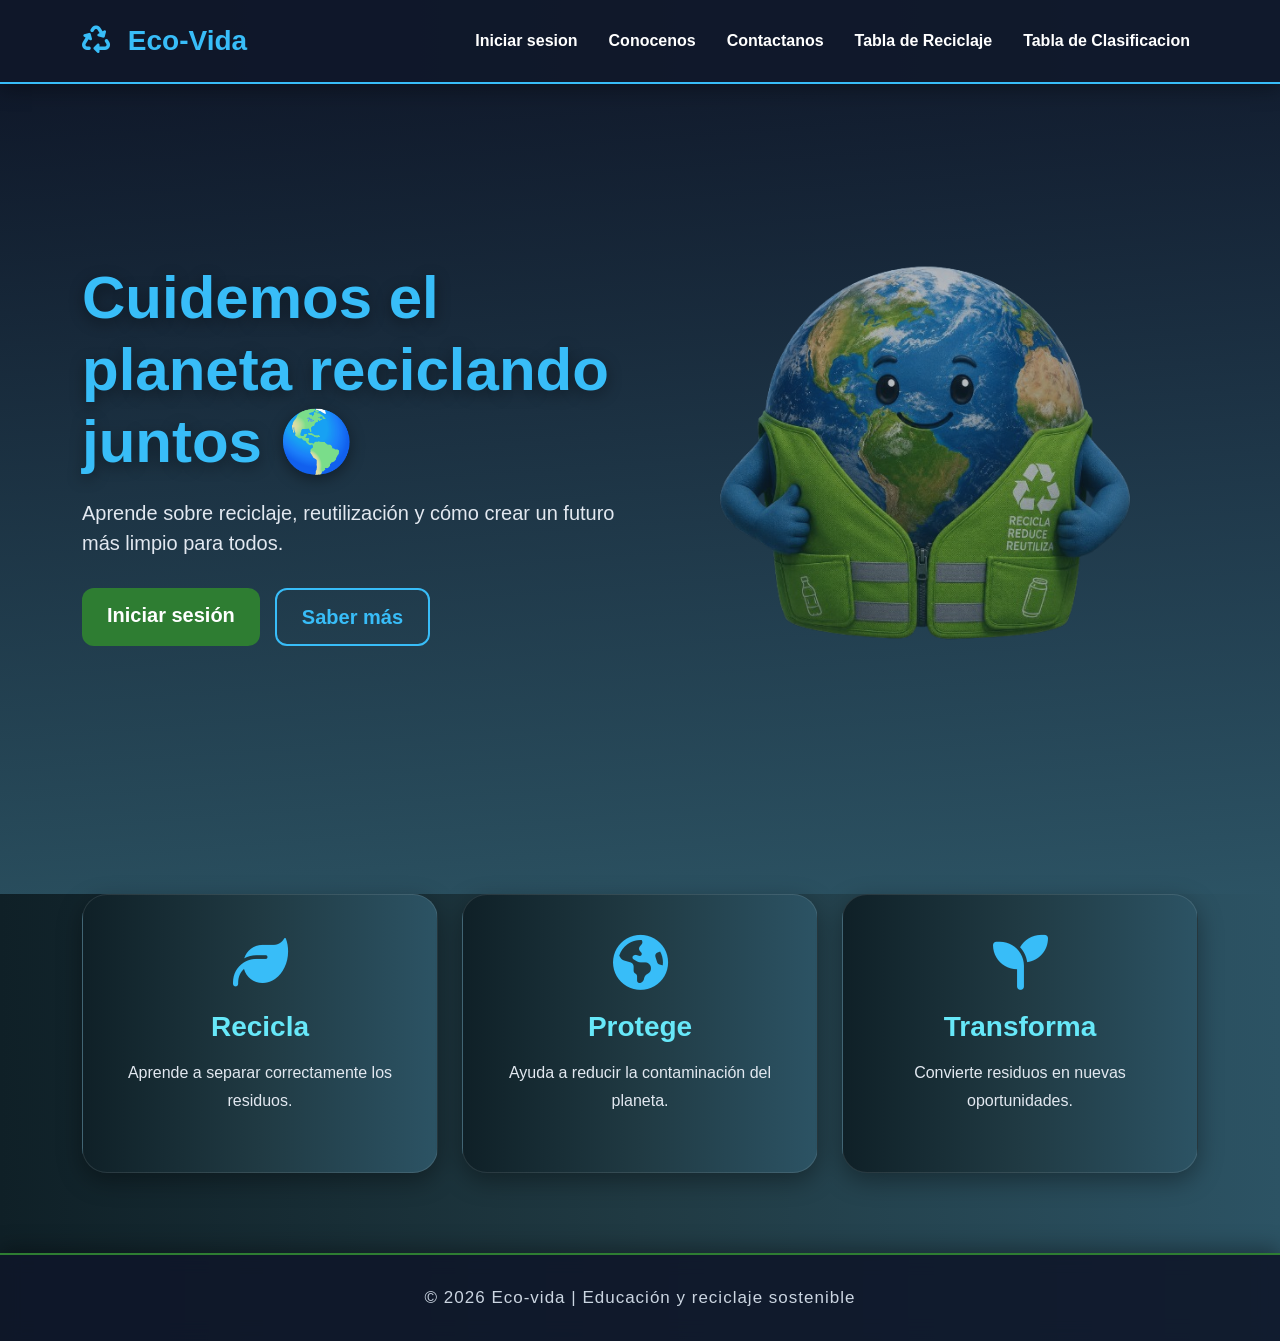
==== commit 3be71fec: "cambio de logo" ====
--- a/index.html
+++ b/index.html
@@ -106,7 +106,7 @@
 
         <div class="col-lg-6 text-center">
 
-          <img src="https://cdn-icons-png.flaticon.com/512/4144/4144273.png" class="hero-img" alt="Reciclaje">
+          <img src="./Imagenes PIA/4tierra.png" class="hero-img" alt="Reciclaje">
 
         </div>
 
--- a/style/style.css
+++ b/style/style.css
@@ -6,13 +6,13 @@
 
 body {
   font-family: 'Segoe UI', sans-serif;
-  background:
-    linear-gradient(to right, #0f2027, #203a43, #2c5364);
+  background: linear-gradient(to right, #0f2027, #203a43, #2c5364);
   color: white;
   min-height: 100vh;
   overflow-x: hidden;
 }
 
+/* NAVBAR */
 .custom-navbar {
   background: rgba(15, 23, 42, 0.95);
   padding: 15px 0;
@@ -28,7 +28,7 @@
 }
 
 .logo:hover {
-  color: white !important;
+  color: #2e7d32 !important;
 }
 
 .logo i {
@@ -54,7 +54,7 @@
   bottom: -5px;
   width: 0%;
   height: 2px;
-  background: #38bdf8;
+  background: #2e7d32;
   transition: 0.3s;
 }
 
@@ -62,10 +62,13 @@
   width: 100%;
 }
 
+/* HERO */
 .hero {
   background:
-    linear-gradient(rgba(15, 23, 42, 0.88),
-      rgba(44, 83, 100, 0.88)),
+    linear-gradient(
+      rgba(15, 23, 42, 0.88),
+      rgba(44, 83, 100, 0.88)
+    ),
     url('https://images.unsplash.com/photo-1492496913980-501348b61469?q=80&w=1200');
 
   background-size: cover;
@@ -91,13 +94,14 @@
   color: #e2e8f0;
 }
 
+/* BOTONES */
 .hero-buttons {
   display: flex;
   gap: 15px;
 }
 
 .btn-success {
-  background: #38bdf8 !important;
+  background: #2e7d32 !important;
   border: none !important;
   color: white !important;
   font-weight: bold;
@@ -107,7 +111,7 @@
 }
 
 .btn-success:hover {
-  background: #0ea5e9 !important;
+  background: #43a047 !important;
   transform: translateY(-2px);
 }
 
@@ -125,28 +129,41 @@
   color: white !important;
 }
 
+/* IMAGEN / CHALECO */
 .hero-img {
   width: 80%;
   animation: float 3s ease-in-out infinite;
-}
-
+  opacity: 0.7;
+
+  /* Hace que el elemento oscuro tenga un tono ecológico */
+  
+}
+
+/* SECCIÓN DE TARJETAS */
 .cards-section {
-  background:
-    linear-gradient(to right, #0f2027);
+ 
   margin-top: -80px;
   position: relative;
   z-index: 10;
-  padding: 80px 0 80px;
-}
-
+  padding: 80px 0;
+}
+
+/* TARJETAS */
 .info-card {
-  background:
-    linear-gradient(to right, #0f2027, #203a43, #2c5364);
+  background: linear-gradient(
+    to right,
+    #0f2027,
+    #203a43,
+    #2c5364
+  );
+
   border: 1px solid rgba(255, 255, 255, 0.1);
   padding: 40px 25px;
   border-radius: 25px;
   text-align: center;
+
   box-shadow: 0 8px 25px rgba(0, 0, 0, 0.35);
+
   transition: 0.4s;
   height: 100%;
   overflow: hidden;
@@ -154,8 +171,8 @@
 
 .info-card:hover {
   transform: translateY(-10px);
-  border-color: #38bdf8;
-  box-shadow: 0 10px 30px rgba(56, 189, 248, 0.3);
+  border-color: #2e7d32;
+  box-shadow: 0 10px 30px rgba(46, 125, 50, 0.3);
 }
 
 .info-card i {
@@ -167,6 +184,7 @@
 
 .info-card:hover i {
   transform: scale(1.1);
+  color: #43a047;
 }
 
 .info-card h3 {
@@ -182,13 +200,19 @@
   font-size: 16px;
 }
 
+/* FOOTER */
 .footer {
   width: 100%;
   padding: 30px 20px;
+
   background: rgba(15, 23, 42, 0.9);
+
   backdrop-filter: blur(10px);
-  border-top: 2px solid #38bdf8;
+
+  border-top: 2px solid #2e7d32;
+
   text-align: center;
+
   box-shadow: 0 -5px 20px rgba(0, 0, 0, 0.35);
 }
 
@@ -200,7 +224,9 @@
   font-weight: 500;
 }
 
+/* ANIMACIÓN */
 @keyframes float {
+
   0% {
     transform: translateY(0);
   }
@@ -215,11 +241,11 @@
 
 }
 
-@media(max-width: 768px) {
+/* CELULAR */
+@media (max-width: 768px) {
 
   .hero {
     text-align: center;
-
     padding-bottom: 140px;
   }
 
@@ -229,13 +255,11 @@
 
   .hero-buttons {
     justify-content: center;
-
     flex-wrap: wrap;
   }
 
   .hero-img {
     margin-top: 40px;
-
     width: 70%;
   }
 
